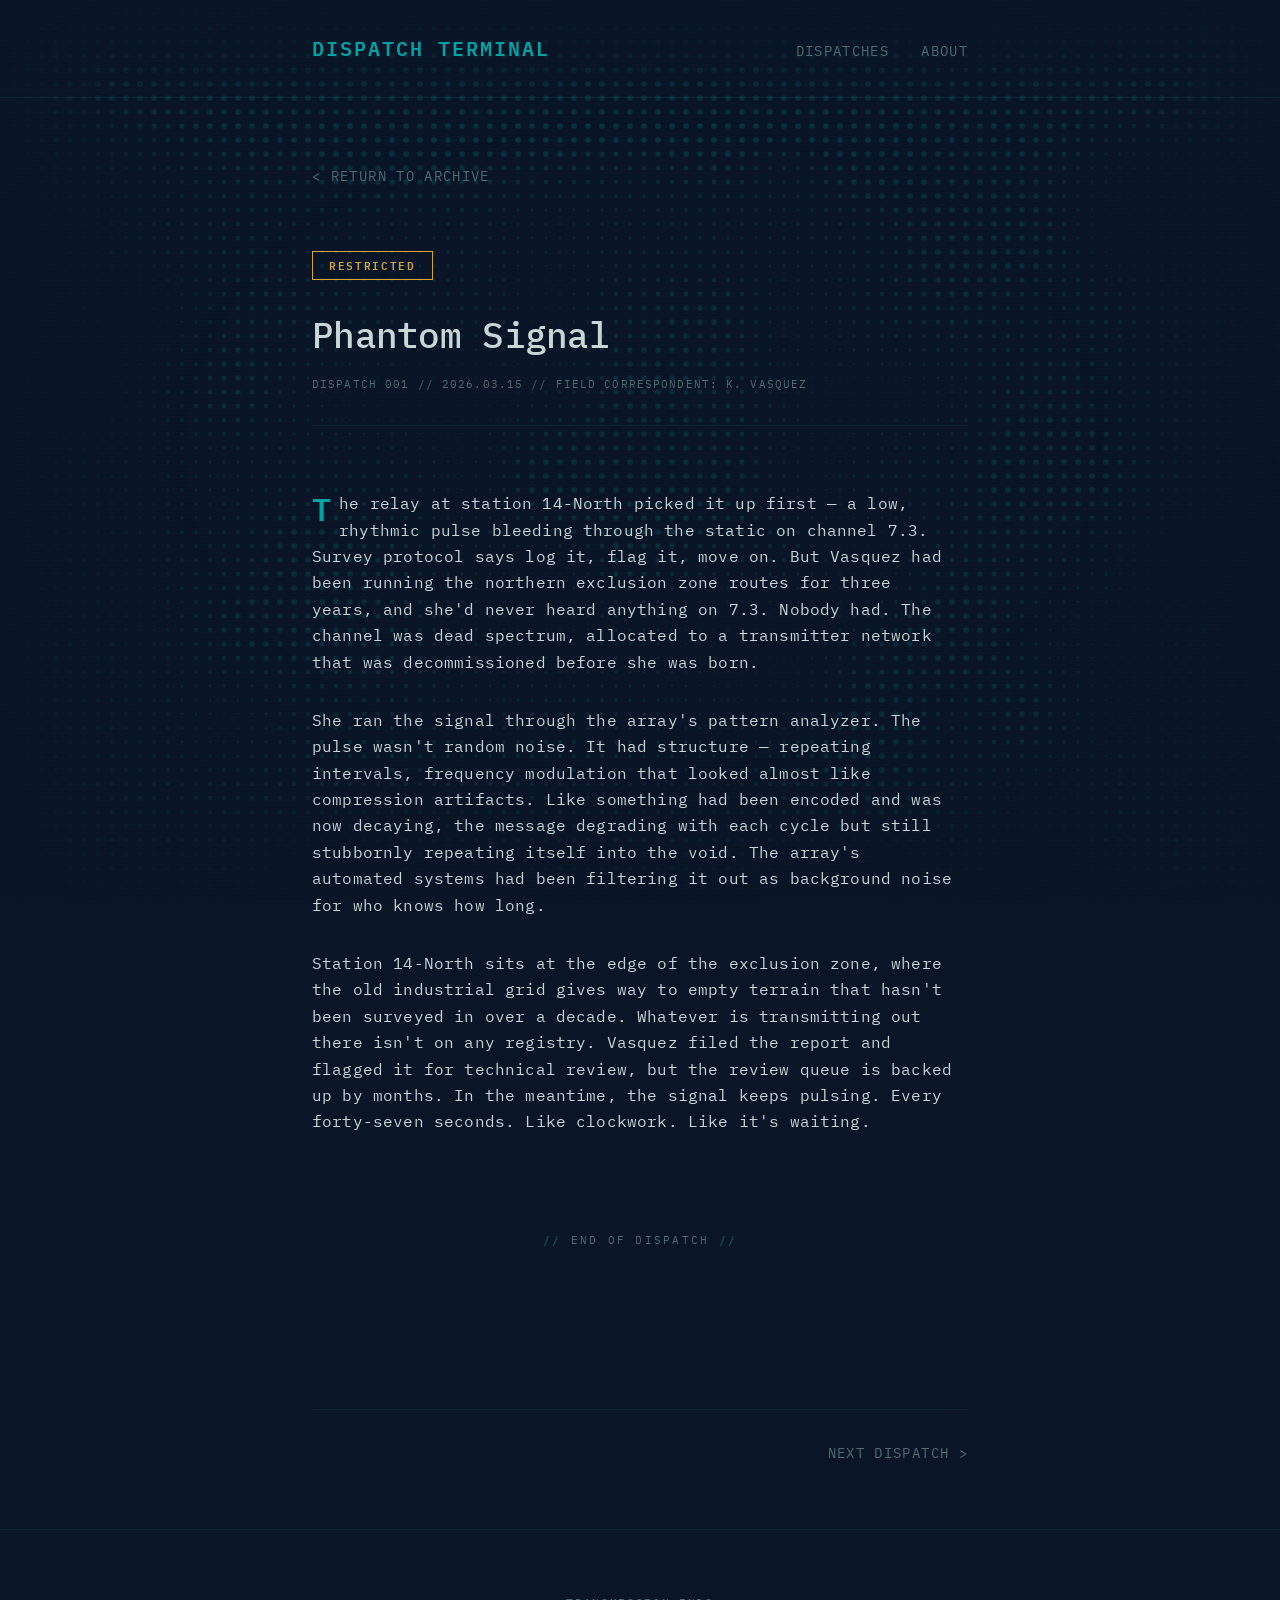
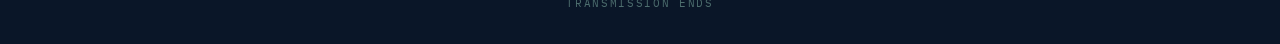
==== dispatches/001-phantom-signal/index.html @ e59c95f6 "Initial site build — halftone dispatch terminal Static website with animated halftone dot background" ====
<!DOCTYPE html>
<html lang="en">
<head>
  <meta charset="UTF-8">
  <meta name="viewport" content="width=device-width, initial-scale=1.0">
  <title>Phantom Signal — DISPATCH TERMINAL</title>
  <meta name="description" content="Survey relay picks up a repeating pulse from the northern exclusion zone. No registered transmitters in range.">

  <link rel="stylesheet" href="/assets/css/reset.css">
  <link rel="stylesheet" href="/assets/css/tokens.css">
  <link rel="stylesheet" href="/assets/css/typography.css">
  <link rel="stylesheet" href="/assets/css/layout.css">
  <link rel="stylesheet" href="/assets/css/halftone.css">
  <link rel="stylesheet" href="/assets/css/components.css">
  <link rel="stylesheet" href="/assets/css/animations.css">
  <link rel="stylesheet" href="/assets/css/dispatch.css">

  <link rel="icon" href="data:image/svg+xml,<svg xmlns='http://www.w3.org/2000/svg' viewBox='0 0 100 100'><circle cx='50' cy='50' r='40' fill='%23007171'/></svg>">

  <script type="module" src="/assets/js/main.js"></script>
</head>
<body>

  <div class="halftone-bg" id="halftone-bg"></div>
  <div class="scanlines"></div>
  <div class="vignette"></div>

  <header class="site-header">
    <div class="container">
      <div class="site-logo"><a href="/">DISPATCH TERMINAL</a></div>
      <nav class="site-nav">
        <a href="/">Dispatches</a>
        <a href="/about.html">About</a>
      </nav>
    </div>
  </header>

  <main class="site-main">
    <div class="container">

      <a href="/" class="back-link fade-in fade-in-1">Return to Archive</a>

      <div class="dispatch-detail fade-in fade-in-2">
        <article>
          <header class="dispatch-header">
            <span class="dispatch-stamp dispatch-stamp--restricted">RESTRICTED</span>
            <h1>Phantom Signal</h1>
            <div class="dispatch-meta">
              DISPATCH 001 // 2026.03.15 // FIELD CORRESPONDENT: K. VASQUEZ
            </div>
          </header>

          <div class="dispatch-body">
            <p>The relay at station 14-North picked it up first — a low, rhythmic pulse bleeding through the static on channel 7.3. Survey protocol says log it, flag it, move on. But Vasquez had been running the northern exclusion zone routes for three years, and she'd never heard anything on 7.3. Nobody had. The channel was dead spectrum, allocated to a transmitter network that was decommissioned before she was born.</p>

            <p>She ran the signal through the array's pattern analyzer. The pulse wasn't random noise. It had structure — repeating intervals, frequency modulation that looked almost like compression artifacts. Like something had been encoded and was now decaying, the message degrading with each cycle but still stubbornly repeating itself into the void. The array's automated systems had been filtering it out as background noise for who knows how long.</p>

            <p>Station 14-North sits at the edge of the exclusion zone, where the old industrial grid gives way to empty terrain that hasn't been surveyed in over a decade. Whatever is transmitting out there isn't on any registry. Vasquez filed the report and flagged it for technical review, but the review queue is backed up by months. In the meantime, the signal keeps pulsing. Every forty-seven seconds. Like clockwork. Like it's waiting.</p>
          </div>

          <div class="transmission-end">End of Dispatch</div>
        </article>

        <nav class="dispatch-nav">
          <span></span>
          <a href="/dispatches/002-dust-and-static/">Next Dispatch ></a>
        </nav>
      </div>

    </div>
  </main>

  <footer class="site-footer">
    <div class="container">
      <p>Transmission Ends</p>
    </div>
  </footer>

</body>
</html>
---- assets/css/tokens.css ----
/* === DESIGN TOKENS === */
/* Single source of truth for the entire visual identity */

:root {
  /* --- Colors --- */
  --bg-primary: #0a1628;          /* Deep navy, near-black */
  --bg-secondary: #0d2137;        /* Slightly lighter navy for cards */
  --bg-surface: #112a3a;          /* Surface/panel backgrounds */
  --bg-surface-hover: #163545;    /* Surface hover state */

  --text-primary: #c8d6d6;        /* Light teal-grey for body text */
  --text-secondary: #8fa8a8;      /* Secondary text */
  --text-muted: #4d6e6e;          /* Dimmed text, metadata */

  --accent-primary: #d4a537;      /* Amber/gold — links, highlights */
  --accent-hover: #e8bc4a;        /* Lighter amber on hover */
  --accent-teal: #007171;         /* Teal — decorative elements */
  --accent-teal-bright: #00a3a3;  /* Brighter teal for emphasis */

  --halftone-dot: #007171;        /* Halftone dot base color */
  --halftone-dot-light: #00717133; /* Semi-transparent variant */
  --halftone-dot-alt: #00565640;  /* Alternate dot color */

  --badge-classified: #c0392b;    /* CLASSIFIED red */
  --badge-restricted: #d4a537;    /* RESTRICTED amber */
  --badge-open: #007171;          /* OPEN teal */

  /* --- Typography --- */
  --font-mono: 'IBM Plex Mono', 'Fira Code', 'Courier New', monospace;
  --font-size-xs: 0.7rem;
  --font-size-sm: 0.85rem;
  --font-size-base: 1rem;
  --font-size-lg: 1.25rem;
  --font-size-xl: 1.75rem;
  --font-size-xxl: 2.25rem;
  --line-height: 1.65;
  --line-height-tight: 1.3;

  /* --- Spacing --- */
  --space-xs: 0.25rem;
  --space-sm: 0.5rem;
  --space-md: 1rem;
  --space-lg: 2rem;
  --space-xl: 4rem;
  --space-xxl: 6rem;

  /* --- Layout --- */
  --container-max: 720px;
  --container-padding: var(--space-lg);

  /* --- Effects --- */
  --dot-size: 3px;
  --dot-gap: 12px;
  --transition-fast: 150ms;
  --transition-base: 250ms;
  --transition-slow: 400ms;
  --border-radius: 2px;
}

/* --- Responsive overrides --- */
@media (max-width: 600px) {
  :root {
    --container-padding: var(--space-md);
    --font-size-xl: 1.4rem;
    --font-size-xxl: 1.75rem;
  }
}
---- assets/css/typography.css ----
/* === TYPOGRAPHY === */

@import url('https://fonts.googleapis.com/css2?family=IBM+Plex+Mono:ital,wght@0,300;0,400;0,500;0,600;1,400&display=swap');

body {
  font-family: var(--font-mono);
  font-size: var(--font-size-base);
  font-weight: 400;
  line-height: var(--line-height);
  color: var(--text-primary);
  letter-spacing: 0.01em;
}

h1, h2, h3 {
  line-height: var(--line-height-tight);
  font-weight: 500;
  letter-spacing: -0.02em;
}

h1 {
  font-size: var(--font-size-xxl);
  color: var(--text-primary);
}

h2 {
  font-size: var(--font-size-xl);
  color: var(--text-primary);
}

h3 {
  font-size: var(--font-size-lg);
  color: var(--text-secondary);
}

p {
  margin-bottom: var(--space-md);
}

p:last-child {
  margin-bottom: 0;
}

small, .text-sm {
  font-size: var(--font-size-sm);
}

.text-xs {
  font-size: var(--font-size-xs);
  letter-spacing: 0.05em;
  text-transform: uppercase;
}

.text-muted {
  color: var(--text-muted);
}

strong, .text-bold {
  font-weight: 600;
}

em {
  font-style: italic;
}

/* Terminal-style prompt prefix */
.prompt::before {
  content: '> ';
  color: var(--accent-teal);
}

/* Monospace code blocks */
code {
  font-family: var(--font-mono);
  font-size: var(--font-size-sm);
  background: var(--bg-surface);
  padding: var(--space-xs) var(--space-sm);
  border-radius: var(--border-radius);
}

/* Selection styling */
::selection {
  background: var(--accent-teal);
  color: var(--bg-primary);
}
---- assets/css/layout.css ----
/* === LAYOUT === */

html {
  scroll-behavior: smooth;
}

body {
  background-color: var(--bg-primary);
  position: relative;
  overflow-x: hidden;
}

/* Main content container */
.container {
  width: 100%;
  max-width: var(--container-max);
  margin: 0 auto;
  padding: 0 var(--container-padding);
}

/* Site header */
.site-header {
  position: relative;
  z-index: 100;
  padding: var(--space-lg) 0;
  border-bottom: 1px solid var(--halftone-dot-light);
}

.site-header .container {
  display: flex;
  justify-content: space-between;
  align-items: baseline;
  flex-wrap: wrap;
  gap: var(--space-md);
}

.site-logo {
  font-size: var(--font-size-lg);
  font-weight: 600;
  color: var(--accent-teal-bright);
  letter-spacing: 0.1em;
  text-transform: uppercase;
}

.site-logo a {
  color: inherit;
}

.site-nav {
  display: flex;
  gap: var(--space-lg);
  font-size: var(--font-size-sm);
  text-transform: uppercase;
  letter-spacing: 0.1em;
}

.site-nav a {
  color: var(--text-muted);
  transition: color var(--transition-fast);
}

.site-nav a:hover {
  color: var(--accent-primary);
}

.site-nav a.active {
  color: var(--accent-primary);
}

/* Main content area */
.site-main {
  position: relative;
  z-index: 10;
  padding: var(--space-xl) 0;
  min-height: 60vh;
}

/* Site footer */
.site-footer {
  position: relative;
  z-index: 100;
  padding: var(--space-xl) 0 var(--space-lg);
  border-top: 1px solid var(--halftone-dot-light);
  text-align: center;
}

.site-footer p {
  font-size: var(--font-size-xs);
  color: var(--text-muted);
  letter-spacing: 0.15em;
  text-transform: uppercase;
}

/* Section spacing */
.section {
  margin-bottom: var(--space-xl);
}

/* Terminal header block */
.terminal-block {
  margin-bottom: var(--space-xl);
  padding: var(--space-md) 0;
  border-bottom: 1px solid var(--halftone-dot-light);
}

.terminal-block .line {
  color: var(--text-muted);
  font-size: var(--font-size-sm);
  margin-bottom: var(--space-xs);
}

.terminal-block .line::before {
  content: '> ';
  color: var(--accent-teal);
}

.terminal-block .line--highlight {
  color: var(--accent-teal-bright);
}

/* Responsive */
@media (max-width: 600px) {
  .site-header .container {
    flex-direction: column;
    gap: var(--space-sm);
  }

  .site-main {
    padding: var(--space-lg) 0;
  }
}
---- assets/css/halftone.css ----
/* === HALFTONE & SCAN LINE EFFECTS === */
/* CSS-only base layer — canvas enhancement in halftone.js replaces this visually */

/* Halftone dot background (CSS fallback) */
.halftone-bg {
  position: fixed;
  top: 0;
  left: 0;
  width: 100%;
  height: 100%;
  z-index: 0;
  pointer-events: none;
  background-image:
    radial-gradient(circle, var(--halftone-dot-light) 1px, transparent 1px);
  background-size: var(--dot-gap) var(--dot-gap);
  background-position: 0 0;
  opacity: 0.6;
}

/* Canvas replaces the CSS dots when JS loads */
.halftone-bg.has-canvas {
  background-image: none;
}

#halftone-canvas {
  position: fixed;
  top: 0;
  left: 0;
  width: 100%;
  height: 100%;
  z-index: 0;
  pointer-events: none;
}

/* Scan line overlay */
.scanlines {
  position: fixed;
  top: 0;
  left: 0;
  width: 100%;
  height: 100%;
  z-index: 1;
  pointer-events: none;
  background: repeating-linear-gradient(
    to bottom,
    transparent,
    transparent 2px,
    rgba(0, 0, 0, 0.03) 2px,
    rgba(0, 0, 0, 0.03) 4px
  );
}

/* Subtle vignette effect */
.vignette {
  position: fixed;
  top: 0;
  left: 0;
  width: 100%;
  height: 100%;
  z-index: 2;
  pointer-events: none;
  background: radial-gradient(
    ellipse at center,
    transparent 50%,
    rgba(10, 22, 40, 0.4) 100%
  );
}

/* Decorative halftone stripe — can be placed as a section divider */
.halftone-divider {
  width: 100%;
  height: 24px;
  margin: var(--space-lg) 0;
  background-image:
    radial-gradient(circle, var(--accent-teal) 1.5px, transparent 1.5px);
  background-size: 8px 8px;
  opacity: 0.3;
  mask-image: linear-gradient(to right, transparent, black 20%, black 80%, transparent);
  -webkit-mask-image: linear-gradient(to right, transparent, black 20%, black 80%, transparent);
}
---- assets/css/components.css ----
/* === COMPONENTS === */

/* --- Links --- */
a.link {
  color: var(--accent-primary);
  position: relative;
  transition: color var(--transition-fast);
}

a.link:hover {
  color: var(--accent-hover);
}

a.link::after {
  content: '';
  position: absolute;
  bottom: -2px;
  left: 0;
  width: 100%;
  height: 1px;
  background: var(--accent-primary);
  transform: scaleX(0);
  transform-origin: left;
  transition: transform var(--transition-base);
}

a.link:hover::after {
  transform: scaleX(1);
}

/* --- Dispatch List --- */
.dispatch-list {
  display: flex;
  flex-direction: column;
  gap: 1px;
}

/* --- Dispatch Card --- */
.dispatch-card {
  display: grid;
  grid-template-columns: auto 1fr auto auto;
  grid-template-rows: auto auto;
  gap: 0 var(--space-md);
  align-items: baseline;
  padding: var(--space-md) var(--space-md);
  border-left: 2px solid var(--halftone-dot-light);
  background: transparent;
  transition:
    border-color var(--transition-fast),
    background-color var(--transition-fast),
    transform var(--transition-fast);
  cursor: pointer;
  position: relative;
}

.dispatch-card:hover {
  border-left-color: var(--accent-primary);
  background: var(--bg-secondary);
  transform: translateX(4px);
}

.dispatch-card__id {
  grid-row: 1;
  grid-column: 1;
  font-size: var(--font-size-xs);
  color: var(--text-muted);
  letter-spacing: 0.1em;
  font-weight: 300;
}

.dispatch-card__title {
  grid-row: 1;
  grid-column: 2;
  color: var(--accent-primary);
  font-weight: 500;
  font-size: var(--font-size-base);
  transition: color var(--transition-fast);
}

.dispatch-card:hover .dispatch-card__title {
  color: var(--accent-hover);
}

.dispatch-card__date {
  grid-row: 1;
  grid-column: 3;
  font-size: var(--font-size-xs);
  color: var(--text-muted);
  letter-spacing: 0.05em;
  white-space: nowrap;
}

.dispatch-card__badge {
  grid-row: 1;
  grid-column: 4;
  font-size: var(--font-size-xs);
  font-weight: 600;
  letter-spacing: 0.1em;
  padding: var(--space-xs) var(--space-sm);
  border-radius: var(--border-radius);
  white-space: nowrap;
}

.dispatch-card__summary {
  grid-row: 2;
  grid-column: 2 / -1;
  font-size: var(--font-size-sm);
  color: var(--text-muted);
  margin-top: var(--space-xs);
}

/* Badge variants */
.badge--classified {
  color: var(--badge-classified);
  border: 1px solid var(--badge-classified);
}

.badge--restricted {
  color: var(--badge-restricted);
  border: 1px solid var(--badge-restricted);
}

.badge--open {
  color: var(--badge-open);
  border: 1px solid var(--badge-open);
}

/* --- Back link --- */
.back-link {
  display: inline-block;
  color: var(--text-muted);
  font-size: var(--font-size-sm);
  text-transform: uppercase;
  letter-spacing: 0.1em;
  margin-bottom: var(--space-lg);
  transition: color var(--transition-fast);
}

.back-link:hover {
  color: var(--accent-primary);
}

.back-link::before {
  content: '< ';
}

/* --- Dispatch Detail --- */
.dispatch-header {
  margin-bottom: var(--space-xl);
}

.dispatch-header h1 {
  margin: var(--space-md) 0;
}

.dispatch-meta {
  font-size: var(--font-size-xs);
  color: var(--text-muted);
  letter-spacing: 0.1em;
  text-transform: uppercase;
}

.dispatch-body {
  margin: var(--space-lg) 0;
  font-size: var(--font-size-base);
  line-height: var(--line-height);
}

.dispatch-body p {
  margin-bottom: var(--space-lg);
}

.dispatch-image {
  margin: var(--space-xl) 0;
  border: 1px solid var(--halftone-dot-light);
  overflow: hidden;
}

.dispatch-image img {
  width: 100%;
  height: auto;
  display: block;
  filter: contrast(1.05);
}

.dispatch-image figcaption {
  padding: var(--space-sm) var(--space-md);
  font-size: var(--font-size-xs);
  color: var(--text-muted);
  letter-spacing: 0.05em;
  text-transform: uppercase;
  border-top: 1px solid var(--halftone-dot-light);
}

/* Dispatch navigation (prev/next) */
.dispatch-nav {
  display: flex;
  justify-content: space-between;
  margin-top: var(--space-xxl);
  padding-top: var(--space-lg);
  border-top: 1px solid var(--halftone-dot-light);
  font-size: var(--font-size-sm);
  text-transform: uppercase;
  letter-spacing: 0.1em;
}

.dispatch-nav a {
  color: var(--text-muted);
  transition: color var(--transition-fast);
}

.dispatch-nav a:hover {
  color: var(--accent-primary);
}

/* Responsive dispatch card */
@media (max-width: 600px) {
  .dispatch-card {
    grid-template-columns: 1fr auto;
    grid-template-rows: auto auto auto;
    gap: var(--space-xs) var(--space-sm);
  }

  .dispatch-card__id {
    grid-row: 1;
    grid-column: 1;
  }

  .dispatch-card__badge {
    grid-row: 1;
    grid-column: 2;
  }

  .dispatch-card__title {
    grid-row: 2;
    grid-column: 1 / -1;
  }

  .dispatch-card__date {
    grid-row: 3;
    grid-column: 1;
  }

  .dispatch-card__summary {
    display: none;
  }
}
---- assets/css/animations.css ----
/* === ANIMATIONS === */

/* --- Page load fade-in --- */
@keyframes fadeInUp {
  from {
    opacity: 0;
    transform: translateY(8px);
  }
  to {
    opacity: 1;
    transform: translateY(0);
  }
}

.fade-in {
  animation: fadeInUp var(--transition-slow) ease-out both;
}

.fade-in-1 { animation-delay: 0ms; }
.fade-in-2 { animation-delay: 80ms; }
.fade-in-3 { animation-delay: 160ms; }
.fade-in-4 { animation-delay: 240ms; }
.fade-in-5 { animation-delay: 320ms; }

/* Stagger dispatch cards */
.dispatch-card {
  animation: fadeInUp var(--transition-slow) ease-out both;
}

.dispatch-card:nth-child(1) { animation-delay: 100ms; }
.dispatch-card:nth-child(2) { animation-delay: 160ms; }
.dispatch-card:nth-child(3) { animation-delay: 220ms; }
.dispatch-card:nth-child(4) { animation-delay: 280ms; }
.dispatch-card:nth-child(5) { animation-delay: 340ms; }
.dispatch-card:nth-child(6) { animation-delay: 400ms; }
.dispatch-card:nth-child(7) { animation-delay: 460ms; }
.dispatch-card:nth-child(8) { animation-delay: 520ms; }

/* --- Classification badge pulse --- */
@keyframes badgePulse {
  0%, 100% { opacity: 1; }
  50% { opacity: 0.6; }
}

.badge--classified {
  animation: badgePulse 3s ease-in-out infinite;
}

/* --- Terminal cursor blink --- */
@keyframes cursorBlink {
  0%, 50% { opacity: 1; }
  51%, 100% { opacity: 0; }
}

.cursor {
  display: inline-block;
  width: 0.6em;
  height: 1.1em;
  background: var(--accent-teal-bright);
  vertical-align: text-bottom;
  animation: cursorBlink 1s step-end infinite;
}

/* --- Scan line sweep (triggered by JS) --- */
@keyframes scanSweep {
  from {
    transform: translateY(-100vh);
  }
  to {
    transform: translateY(100vh);
  }
}

.scan-sweep {
  position: fixed;
  top: 0;
  left: 0;
  width: 100%;
  height: 3px;
  background: linear-gradient(
    to bottom,
    transparent,
    var(--accent-teal-bright),
    var(--accent-teal),
    transparent
  );
  z-index: 9999;
  pointer-events: none;
  animation: scanSweep 300ms linear forwards;
  box-shadow: 0 0 20px var(--accent-teal), 0 0 60px var(--accent-teal-bright);
}

/* --- Click particle --- */
.click-particle {
  position: fixed;
  width: var(--dot-size);
  height: var(--dot-size);
  border-radius: 50%;
  background: var(--accent-teal-bright);
  pointer-events: none;
  z-index: 9998;
  will-change: transform, opacity;
}

/* --- Hover fizz dots --- */
.fizz-dot {
  position: absolute;
  width: 2px;
  height: 2px;
  border-radius: 50%;
  background: var(--accent-teal);
  pointer-events: none;
  z-index: 50;
  will-change: transform, opacity;
}

/* --- Reduced motion --- */
@media (prefers-reduced-motion: reduce) {
  *, *::before, *::after {
    animation-duration: 0.01ms !important;
    animation-iteration-count: 1 !important;
    transition-duration: 0.01ms !important;
  }

  .scan-sweep,
  .click-particle,
  .fizz-dot {
    display: none !important;
  }
}
---- assets/css/dispatch.css ----
/* === DISPATCH DETAIL PAGE === */

.dispatch-detail {
  padding-top: var(--space-lg);
}

.dispatch-detail article {
  position: relative;
}

/* Dispatch classification stamp */
.dispatch-stamp {
  display: inline-block;
  font-size: var(--font-size-xs);
  font-weight: 600;
  letter-spacing: 0.15em;
  text-transform: uppercase;
  padding: var(--space-xs) var(--space-md);
  border: 1px solid;
  margin-bottom: var(--space-md);
}

.dispatch-stamp--classified {
  color: var(--badge-classified);
  border-color: var(--badge-classified);
}

.dispatch-stamp--restricted {
  color: var(--badge-restricted);
  border-color: var(--badge-restricted);
}

.dispatch-stamp--open {
  color: var(--badge-open);
  border-color: var(--badge-open);
}

/* Dispatch title */
.dispatch-detail h1 {
  font-size: var(--font-size-xxl);
  margin-bottom: var(--space-md);
  color: var(--text-primary);
}

/* Dispatch metadata line */
.dispatch-detail .dispatch-meta {
  padding-bottom: var(--space-lg);
  border-bottom: 1px solid var(--halftone-dot-light);
  margin-bottom: var(--space-xl);
}

/* Dispatch prose */
.dispatch-body {
  max-width: 65ch;
}

.dispatch-body p {
  color: var(--text-primary);
  margin-bottom: var(--space-lg);
  text-indent: 0;
}

.dispatch-body p:first-child::first-letter {
  font-size: 2em;
  line-height: 1;
  float: left;
  margin-right: var(--space-sm);
  margin-top: 0.1em;
  color: var(--accent-teal-bright);
  font-weight: 600;
}

/* Image gallery within dispatch */
.dispatch-gallery {
  display: flex;
  flex-direction: column;
  gap: var(--space-lg);
  margin: var(--space-xl) 0;
}

/* End of transmission marker */
.transmission-end {
  text-align: center;
  padding: var(--space-xl) 0;
  color: var(--text-muted);
  font-size: var(--font-size-xs);
  letter-spacing: 0.2em;
  text-transform: uppercase;
}

.transmission-end::before,
.transmission-end::after {
  content: ' // ';
  color: var(--accent-teal);
}
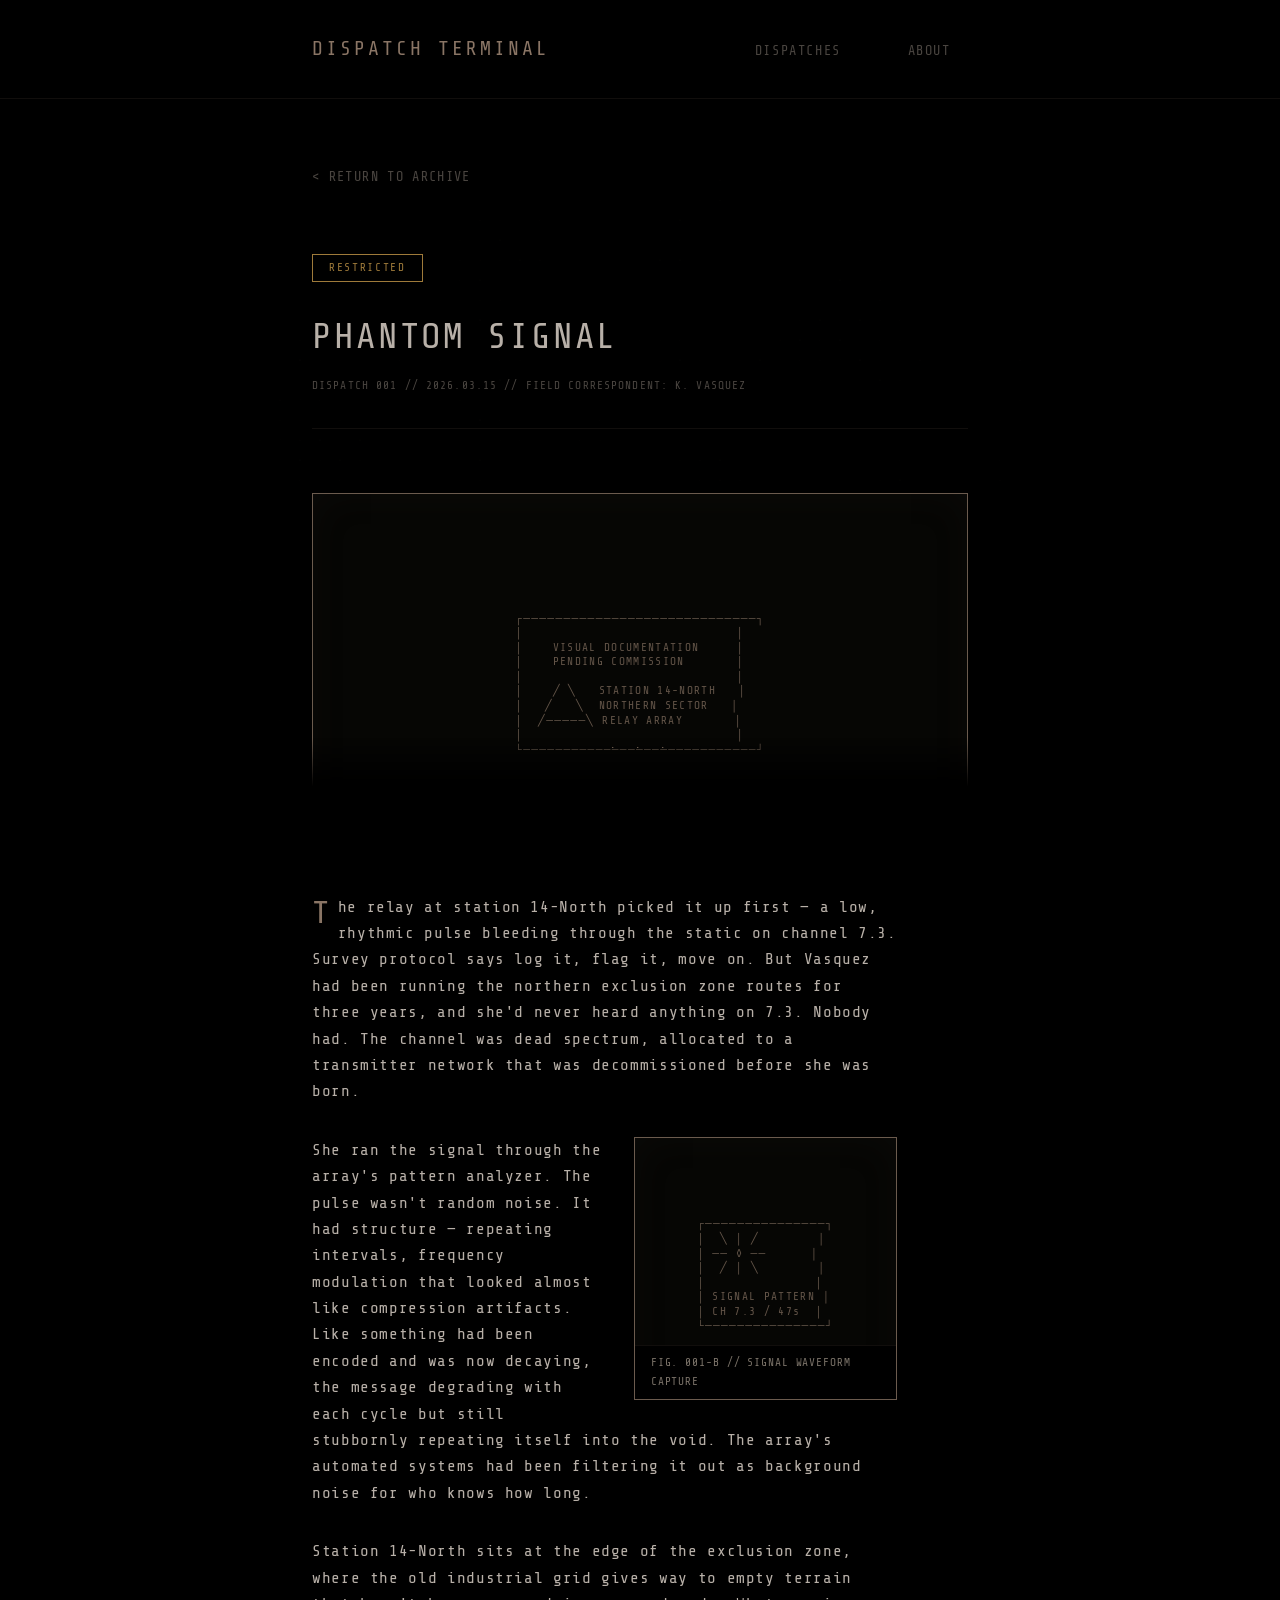
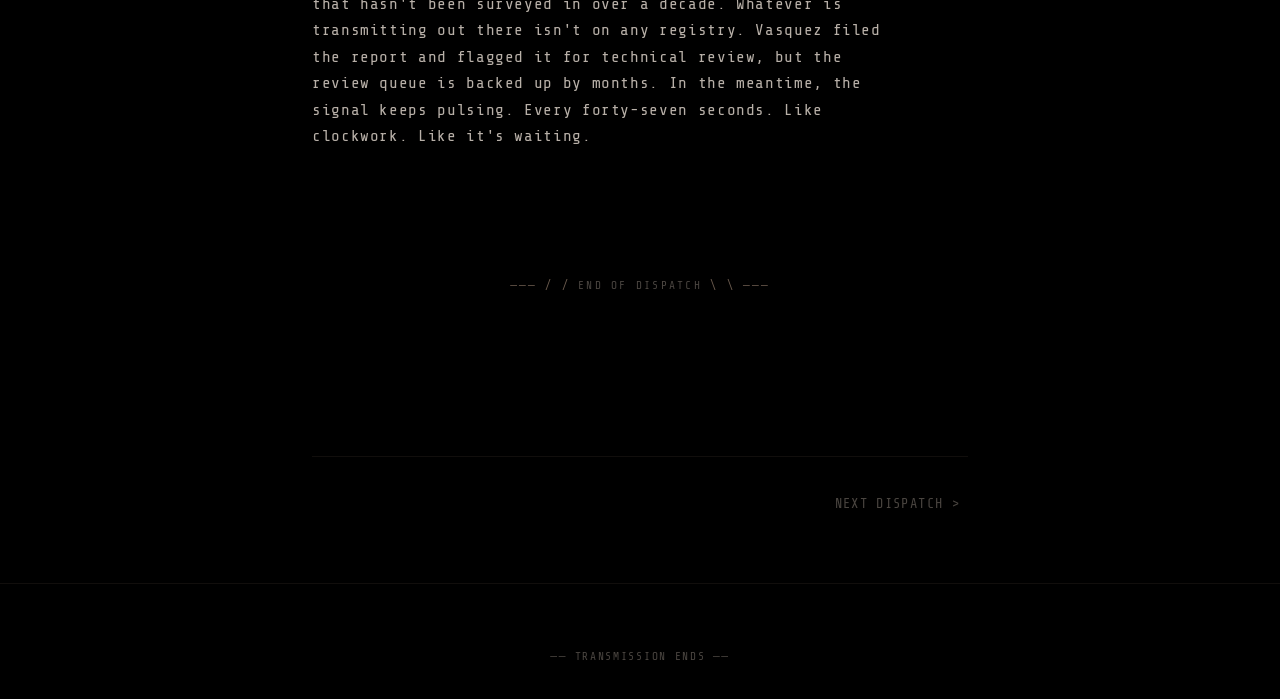
==== commit 67aba648: "Major visual overhaul: alien glyph grid, Galaga-style effects, terminal buffer viewport - Redesign: " ====
--- a/dispatches/001-phantom-signal/index.html
+++ b/dispatches/001-phantom-signal/index.html
@@ -15,7 +15,7 @@
   <link rel="stylesheet" href="/assets/css/animations.css">
   <link rel="stylesheet" href="/assets/css/dispatch.css">
 
-  <link rel="icon" href="data:image/svg+xml,<svg xmlns='http://www.w3.org/2000/svg' viewBox='0 0 100 100'><circle cx='50' cy='50' r='40' fill='%23007171'/></svg>">
+  <link rel="icon" href="data:image/svg+xml,<svg xmlns='http://www.w3.org/2000/svg' viewBox='0 0 100 100'><circle cx='50' cy='50' r='40' fill='%236b5b4e'/></svg>">
 
   <script type="module" src="/assets/js/main.js"></script>
 </head>
@@ -50,8 +50,38 @@
             </div>
           </header>
 
+          <!-- Hero image placeholder — full width -->
+          <figure class="image-placeholder image-placeholder--inline image-placeholder--wide">
+            <div class="image-placeholder__frame">
+┌─────────────────────────────┐
+│                             │
+│    VISUAL DOCUMENTATION     │
+│    PENDING COMMISSION       │
+│                             │
+│    ╱ ╲   STATION 14-NORTH   │
+│   ╱   ╲  NORTHERN SECTOR   │
+│  ╱─────╲ RELAY ARRAY       │
+│                             │
+└─────────────────────────────┘</div>
+            <div class="image-placeholder__label">fig. 001-a // station 14-north relay array // artist pending</div>
+          </figure>
+
           <div class="dispatch-body">
             <p>The relay at station 14-North picked it up first — a low, rhythmic pulse bleeding through the static on channel 7.3. Survey protocol says log it, flag it, move on. But Vasquez had been running the northern exclusion zone routes for three years, and she'd never heard anything on 7.3. Nobody had. The channel was dead spectrum, allocated to a transmitter network that was decommissioned before she was born.</p>
+
+            <!-- Floated image placeholder — inset right -->
+            <figure class="image-placeholder image-placeholder--float-right image-placeholder--square">
+              <div class="image-placeholder__frame">
+┌───────────────┐
+│  ╲ │ ╱        │
+│ ── ◊ ──      │
+│  ╱ │ ╲        │
+│               │
+│ SIGNAL PATTERN │
+│ CH 7.3 / 47s  │
+└───────────────┘</div>
+              <div class="image-placeholder__label">fig. 001-b // signal waveform capture</div>
+            </figure>
 
             <p>She ran the signal through the array's pattern analyzer. The pulse wasn't random noise. It had structure — repeating intervals, frequency modulation that looked almost like compression artifacts. Like something had been encoded and was now decaying, the message degrading with each cycle but still stubbornly repeating itself into the void. The array's automated systems had been filtering it out as background noise for who knows how long.</p>
 
@@ -72,7 +102,7 @@
 
   <footer class="site-footer">
     <div class="container">
-      <p>Transmission Ends</p>
+      <p>── Transmission Ends ──</p>
     </div>
   </footer>
 
--- a/assets/css/tokens.css
+++ b/assets/css/tokens.css
@@ -3,30 +3,31 @@
 
 :root {
   /* --- Colors --- */
-  --bg-primary: #0a1628;          /* Deep navy, near-black */
-  --bg-secondary: #0d2137;        /* Slightly lighter navy for cards */
-  --bg-surface: #112a3a;          /* Surface/panel backgrounds */
-  --bg-surface-hover: #163545;    /* Surface hover state */
+  --bg-primary: #000000;          /* Pure black */
+  --bg-secondary: #0a0a0a;       /* Near-black for cards */
+  --bg-surface: #111111;          /* Surface/panel backgrounds */
+  --bg-surface-hover: #1a1a1a;    /* Surface hover state */
 
-  --text-primary: #c8d6d6;        /* Light teal-grey for body text */
-  --text-secondary: #8fa8a8;      /* Secondary text */
-  --text-muted: #4d6e6e;          /* Dimmed text, metadata */
+  --text-primary: #b8b0a8;        /* Warm grey — parchment-tone text */
+  --text-secondary: #7a7268;      /* Secondary text */
+  --text-muted: #4a4540;          /* Dimmed text, metadata */
 
-  --accent-primary: #d4a537;      /* Amber/gold — links, highlights */
-  --accent-hover: #e8bc4a;        /* Lighter amber on hover */
-  --accent-teal: #007171;         /* Teal — decorative elements */
-  --accent-teal-bright: #00a3a3;  /* Brighter teal for emphasis */
+  --accent-primary: #c4956a;      /* Muted copper — links, highlights */
+  --accent-hover: #d4a87a;        /* Lighter copper on hover */
+  --accent-glyph: #6b5b4e;       /* Muted warm brown — decorative elements */
+  --accent-glyph-bright: #8a7565; /* Brighter glyph for emphasis */
 
-  --halftone-dot: #007171;        /* Halftone dot base color */
-  --halftone-dot-light: #00717133; /* Semi-transparent variant */
-  --halftone-dot-alt: #00565640;  /* Alternate dot color */
+  --halftone-dot: #6b5b4e;        /* Halftone dot base — muted warm umber */
+  --halftone-dot-light: #6b5b4e28; /* Semi-transparent variant */
+  --halftone-dot-alt: #5a4a3d40;  /* Alternate dot color */
 
-  --badge-classified: #c0392b;    /* CLASSIFIED red */
-  --badge-restricted: #d4a537;    /* RESTRICTED amber */
-  --badge-open: #007171;          /* OPEN teal */
+  --badge-classified: #8b3a2a;    /* CLASSIFIED — dark rust */
+  --badge-restricted: #9e7a3a;    /* RESTRICTED — dark gold */
+  --badge-open: #5a7a5a;          /* OPEN — muted sage */
 
   /* --- Typography --- */
-  --font-mono: 'IBM Plex Mono', 'Fira Code', 'Courier New', monospace;
+  --font-display: 'Share Tech Mono', 'Courier New', monospace;
+  --font-mono: 'Share Tech Mono', 'Courier New', monospace;
   --font-size-xs: 0.7rem;
   --font-size-sm: 0.85rem;
   --font-size-base: 1rem;
@@ -49,12 +50,12 @@
   --container-padding: var(--space-lg);
 
   /* --- Effects --- */
-  --dot-size: 3px;
+  --dot-size: 2px;
   --dot-gap: 12px;
   --transition-fast: 150ms;
   --transition-base: 250ms;
   --transition-slow: 400ms;
-  --border-radius: 2px;
+  --border-radius: 1px;
 }
 
 /* --- Responsive overrides --- */
--- a/assets/css/typography.css
+++ b/assets/css/typography.css
@@ -1,6 +1,6 @@
 /* === TYPOGRAPHY === */
 
-@import url('https://fonts.googleapis.com/css2?family=IBM+Plex+Mono:ital,wght@0,300;0,400;0,500;0,600;1,400&display=swap');
+@import url('https://fonts.googleapis.com/css2?family=Share+Tech+Mono&display=swap');
 
 body {
   font-family: var(--font-mono);
@@ -8,13 +8,15 @@
   font-weight: 400;
   line-height: var(--line-height);
   color: var(--text-primary);
-  letter-spacing: 0.01em;
+  letter-spacing: 0.04em;
 }
 
 h1, h2, h3 {
+  font-family: var(--font-display);
   line-height: var(--line-height-tight);
-  font-weight: 500;
-  letter-spacing: -0.02em;
+  font-weight: 400;
+  letter-spacing: 0.08em;
+  text-transform: uppercase;
 }
 
 h1 {
@@ -46,7 +48,7 @@
 
 .text-xs {
   font-size: var(--font-size-xs);
-  letter-spacing: 0.05em;
+  letter-spacing: 0.08em;
   text-transform: uppercase;
 }
 
@@ -55,7 +57,7 @@
 }
 
 strong, .text-bold {
-  font-weight: 600;
+  font-weight: 700;
 }
 
 em {
@@ -65,7 +67,7 @@
 /* Terminal-style prompt prefix */
 .prompt::before {
   content: '> ';
-  color: var(--accent-teal);
+  color: var(--accent-glyph);
 }
 
 /* Monospace code blocks */
@@ -79,6 +81,36 @@
 
 /* Selection styling */
 ::selection {
-  background: var(--accent-teal);
+  background: var(--accent-glyph);
   color: var(--bg-primary);
 }
+
+/* --- ASCII art decorative borders --- */
+/* Terminal-inspired dividers using typographic characters */
+.ascii-border {
+  color: var(--text-muted);
+  font-size: var(--font-size-xs);
+  letter-spacing: 0.2em;
+  overflow: hidden;
+  white-space: nowrap;
+  opacity: 0.5;
+  user-select: none;
+}
+
+.ascii-border--top::before {
+  content: '┌─────────────────────────────────────────────────────────┐';
+}
+
+.ascii-border--bottom::before {
+  content: '└─────────────────────────────────────────────────────────┘';
+}
+
+.ascii-border--line::before {
+  content: '├─ ─ ─ ─ ─ ─ ─ ─ ─ ─ ─ ─ ─ ─ ─ ─ ─ ─ ─ ─ ─ ─ ─ ─ ─┤';
+}
+
+.ascii-corner {
+  color: var(--text-muted);
+  opacity: 0.4;
+  user-select: none;
+}
--- a/assets/css/layout.css
+++ b/assets/css/layout.css
@@ -35,10 +35,11 @@
 }
 
 .site-logo {
+  font-family: var(--font-display);
   font-size: var(--font-size-lg);
-  font-weight: 600;
-  color: var(--accent-teal-bright);
-  letter-spacing: 0.1em;
+  font-weight: 400;
+  color: var(--accent-glyph-bright);
+  letter-spacing: 0.15em;
   text-transform: uppercase;
 }
 
@@ -51,20 +52,47 @@
   gap: var(--space-lg);
   font-size: var(--font-size-sm);
   text-transform: uppercase;
-  letter-spacing: 0.1em;
+  letter-spacing: 0.12em;
 }
 
+/* Nav links — interactive elements with click effects */
 .site-nav a {
   color: var(--text-muted);
   transition: color var(--transition-fast);
+  position: relative;
+  padding: var(--space-xs) 0;
+}
+
+.site-nav a::before {
+  content: '[ ';
+  opacity: 0;
+  transition: opacity var(--transition-fast);
+}
+
+.site-nav a::after {
+  content: ' ]';
+  opacity: 0;
+  transition: opacity var(--transition-fast);
 }
 
 .site-nav a:hover {
   color: var(--accent-primary);
 }
 
+.site-nav a:hover::before,
+.site-nav a:hover::after {
+  opacity: 1;
+  color: var(--text-muted);
+}
+
 .site-nav a.active {
   color: var(--accent-primary);
+}
+
+.site-nav a.active::before,
+.site-nav a.active::after {
+  opacity: 0.5;
+  color: var(--text-muted);
 }
 
 /* Main content area */
@@ -111,11 +139,11 @@
 
 .terminal-block .line::before {
   content: '> ';
-  color: var(--accent-teal);
+  color: var(--accent-glyph);
 }
 
 .terminal-block .line--highlight {
-  color: var(--accent-teal-bright);
+  color: var(--accent-glyph-bright);
 }
 
 /* Responsive */
--- a/assets/css/halftone.css
+++ b/assets/css/halftone.css
@@ -11,10 +11,10 @@
   z-index: 0;
   pointer-events: none;
   background-image:
-    radial-gradient(circle, var(--halftone-dot-light) 1px, transparent 1px);
+    radial-gradient(circle, var(--halftone-dot-light) 0.5px, transparent 0.5px);
   background-size: var(--dot-gap) var(--dot-gap);
   background-position: 0 0;
-  opacity: 0.6;
+  opacity: 0.4;
 }
 
 /* Canvas replaces the CSS dots when JS loads */
@@ -45,8 +45,8 @@
     to bottom,
     transparent,
     transparent 2px,
-    rgba(0, 0, 0, 0.03) 2px,
-    rgba(0, 0, 0, 0.03) 4px
+    rgba(0, 0, 0, 0.04) 2px,
+    rgba(0, 0, 0, 0.04) 4px
   );
 }
 
@@ -61,20 +61,20 @@
   pointer-events: none;
   background: radial-gradient(
     ellipse at center,
-    transparent 50%,
-    rgba(10, 22, 40, 0.4) 100%
+    transparent 40%,
+    rgba(0, 0, 0, 0.5) 100%
   );
 }
 
-/* Decorative halftone stripe — can be placed as a section divider */
+/* Decorative halftone stripe — section divider */
 .halftone-divider {
   width: 100%;
-  height: 24px;
+  height: 16px;
   margin: var(--space-lg) 0;
   background-image:
-    radial-gradient(circle, var(--accent-teal) 1.5px, transparent 1.5px);
+    radial-gradient(circle, var(--halftone-dot) 1px, transparent 1px);
   background-size: 8px 8px;
-  opacity: 0.3;
+  opacity: 0.2;
   mask-image: linear-gradient(to right, transparent, black 20%, black 80%, transparent);
   -webkit-mask-image: linear-gradient(to right, transparent, black 20%, black 80%, transparent);
 }
--- a/assets/css/components.css
+++ b/assets/css/components.css
@@ -65,16 +65,17 @@
   font-size: var(--font-size-xs);
   color: var(--text-muted);
   letter-spacing: 0.1em;
-  font-weight: 300;
+  font-weight: 400;
 }
 
 .dispatch-card__title {
   grid-row: 1;
   grid-column: 2;
   color: var(--accent-primary);
-  font-weight: 500;
+  font-weight: 400;
   font-size: var(--font-size-base);
   transition: color var(--transition-fast);
+  letter-spacing: 0.04em;
 }
 
 .dispatch-card:hover .dispatch-card__title {
@@ -94,7 +95,7 @@
   grid-row: 1;
   grid-column: 4;
   font-size: var(--font-size-xs);
-  font-weight: 600;
+  font-weight: 400;
   letter-spacing: 0.1em;
   padding: var(--space-xs) var(--space-sm);
   border-radius: var(--border-radius);
@@ -170,10 +171,12 @@
   margin-bottom: var(--space-lg);
 }
 
+/* --- Image placeholder (sample/pending artwork) --- */
 .dispatch-image {
-  margin: var(--space-xl) 0;
+  margin: var(--space-lg) 0;
   border: 1px solid var(--halftone-dot-light);
   overflow: hidden;
+  position: relative;
 }
 
 .dispatch-image img {
@@ -190,6 +193,76 @@
   letter-spacing: 0.05em;
   text-transform: uppercase;
   border-top: 1px solid var(--halftone-dot-light);
+}
+
+/* Placeholder box for images not yet commissioned */
+.image-placeholder {
+  position: relative;
+  width: 100%;
+  border: 1px solid var(--accent-glyph);
+  background: #060604;
+  overflow: hidden;
+  box-shadow: inset 0 0 40px rgba(107, 91, 78, 0.06);
+}
+
+.image-placeholder--wide {
+  aspect-ratio: 16 / 9;
+}
+
+.image-placeholder--square {
+  aspect-ratio: 1 / 1;
+}
+
+.image-placeholder--tall {
+  aspect-ratio: 3 / 4;
+}
+
+/* ASCII art frame inside placeholder */
+.image-placeholder__frame {
+  position: absolute;
+  inset: 0;
+  display: flex;
+  align-items: center;
+  justify-content: center;
+  font-family: var(--font-mono);
+  font-size: var(--font-size-xs);
+  color: var(--accent-glyph-bright);
+  opacity: 0.7;
+  white-space: pre;
+  line-height: 1.3;
+  letter-spacing: 0.12em;
+  overflow: hidden;
+}
+
+.image-placeholder__label {
+  position: absolute;
+  bottom: 0;
+  left: 0;
+  right: 0;
+  padding: var(--space-sm) var(--space-md);
+  font-size: var(--font-size-xs);
+  color: var(--text-secondary);
+  letter-spacing: 0.08em;
+  text-transform: uppercase;
+  border-top: 1px solid var(--halftone-dot-light);
+  background: var(--bg-primary);
+}
+
+/* Float variants for inline placement */
+.image-placeholder--float-right {
+  float: right;
+  width: 45%;
+  margin: 0 0 var(--space-md) var(--space-lg);
+}
+
+.image-placeholder--float-left {
+  float: left;
+  width: 45%;
+  margin: 0 var(--space-lg) var(--space-md) 0;
+}
+
+.image-placeholder--inline {
+  margin: var(--space-lg) 0;
 }
 
 /* Dispatch navigation (prev/next) */
@@ -207,10 +280,18 @@
 .dispatch-nav a {
   color: var(--text-muted);
   transition: color var(--transition-fast);
+  padding: var(--space-xs) var(--space-sm);
 }
 
 .dispatch-nav a:hover {
   color: var(--accent-primary);
+}
+
+/* Clear floats after dispatch body */
+.dispatch-body::after {
+  content: '';
+  display: table;
+  clear: both;
 }
 
 /* Responsive dispatch card */
@@ -244,4 +325,11 @@
   .dispatch-card__summary {
     display: none;
   }
-}
+
+  .image-placeholder--float-right,
+  .image-placeholder--float-left {
+    float: none;
+    width: 100%;
+    margin: var(--space-md) 0;
+  }
+}
--- a/assets/css/animations.css
+++ b/assets/css/animations.css
@@ -39,7 +39,7 @@
 /* --- Classification badge pulse --- */
 @keyframes badgePulse {
   0%, 100% { opacity: 1; }
-  50% { opacity: 0.6; }
+  50% { opacity: 0.5; }
 }
 
 .badge--classified {
@@ -56,62 +56,161 @@
   display: inline-block;
   width: 0.6em;
   height: 1.1em;
-  background: var(--accent-teal-bright);
+  background: var(--accent-glyph-bright);
   vertical-align: text-bottom;
   animation: cursorBlink 1s step-end infinite;
 }
 
-/* --- Scan line sweep (triggered by JS) --- */
-@keyframes scanSweep {
-  from {
-    transform: translateY(-100vh);
-  }
-  to {
-    transform: translateY(100vh);
-  }
-}
-
-.scan-sweep {
+/* --- ASCII spinner (terminal loading) --- */
+@keyframes asciiSpin {
+  0%   { content: '|'; }
+  25%  { content: '/'; }
+  50%  { content: '—'; }
+  75%  { content: '\\'; }
+  100% { content: '|'; }
+}
+
+.ascii-spinner::after {
+  display: inline-block;
+  content: '|';
+  color: var(--accent-glyph-bright);
+  animation: asciiSpin 0.6s steps(1) infinite;
+  margin-left: var(--space-sm);
+}
+
+/* --- Pixel wipe transition (slower, with delay for click effects) --- */
+.pixel-wipe {
   position: fixed;
   top: 0;
   left: 0;
   width: 100%;
-  height: 3px;
-  background: linear-gradient(
-    to bottom,
-    transparent,
-    var(--accent-teal-bright),
-    var(--accent-teal),
-    transparent
-  );
-  z-index: 9999;
-  pointer-events: none;
-  animation: scanSweep 300ms linear forwards;
-  box-shadow: 0 0 20px var(--accent-teal), 0 0 60px var(--accent-teal-bright);
-}
-
-/* --- Click particle --- */
+  height: 100%;
+  z-index: 10000;
+  pointer-events: none;
+}
+
+@keyframes pixelRowFill {
+  0% {
+    transform: scaleX(0);
+  }
+  100% {
+    transform: scaleX(1);
+  }
+}
+
+.pixel-wipe__row {
+  position: absolute;
+  left: 0;
+  width: 100%;
+  background: var(--bg-primary);
+  transform-origin: left center;
+  transform: scaleX(0);
+  animation: pixelRowFill 300ms steps(6) forwards;
+}
+
+/* --- Click particle (square pixel) --- */
 .click-particle {
   position: fixed;
-  width: var(--dot-size);
-  height: var(--dot-size);
-  border-radius: 50%;
-  background: var(--accent-teal-bright);
+  border-radius: 0;
+  background: var(--halftone-dot);
   pointer-events: none;
   z-index: 9998;
   will-change: transform, opacity;
 }
 
-/* --- Hover fizz dots --- */
+/* --- Hover fizz (square pixel) --- */
 .fizz-dot {
   position: absolute;
   width: 2px;
   height: 2px;
-  border-radius: 50%;
-  background: var(--accent-teal);
+  border-radius: 0;
+  background: var(--halftone-dot);
   pointer-events: none;
   z-index: 50;
   will-change: transform, opacity;
+}
+
+/* --- ASCII debris particles --- */
+.ascii-particle {
+  position: fixed;
+  font-family: var(--font-mono);
+  font-size: var(--font-size-xs);
+  color: var(--halftone-dot);
+  pointer-events: none;
+  z-index: 9998;
+  will-change: transform, opacity;
+  user-select: none;
+}
+
+/* ============================================
+   TERMINAL BUFFER — Text viewport effect
+   ============================================
+   Hard-edge overlays (opaque black) that clip text.
+   Ellipsis indicators sit at the boundary, blinking
+   as if the terminal is buffering/generating text.
+*/
+
+/* Opaque black overlays — hard clip, not gradient */
+.terminal-buffer {
+  position: fixed;
+  left: 0;
+  width: 100%;
+  pointer-events: none;
+  z-index: 50;
+  background: var(--bg-primary);
+}
+
+.terminal-buffer--top {
+  top: 0;
+  height: 18vh;
+  /* Tiny soft edge at bottom so it's not jarring */
+  mask-image: linear-gradient(to bottom, black 70%, transparent 100%);
+  -webkit-mask-image: linear-gradient(to bottom, black 70%, transparent 100%);
+}
+
+.terminal-buffer--bottom {
+  bottom: 0;
+  height: 18vh;
+  mask-image: linear-gradient(to top, black 70%, transparent 100%);
+  -webkit-mask-image: linear-gradient(to top, black 70%, transparent 100%);
+}
+
+/* Blinking ellipsis indicators at buffer boundaries */
+.buffer-indicator {
+  position: fixed;
+  left: 50%;
+  transform: translateX(-50%);
+  z-index: 55;
+  opacity: 0;
+  transition: opacity var(--transition-base);
+  pointer-events: none;
+}
+
+.buffer-indicator.visible {
+  opacity: 1;
+}
+
+.buffer-indicator--top {
+  top: 16vh;
+}
+
+.buffer-indicator--bottom {
+  bottom: 16vh;
+}
+
+/* The ellipsis text — blinks like terminal is thinking */
+@keyframes bufferBlink {
+  0%, 40% { opacity: 0.8; }
+  50%, 90% { opacity: 0.3; }
+  100% { opacity: 0.8; }
+}
+
+.buffer-indicator__text {
+  font-family: var(--font-mono);
+  font-size: var(--font-size-sm);
+  color: var(--accent-glyph);
+  letter-spacing: 0.4em;
+  animation: bufferBlink 2s steps(1) infinite;
 }
 
 /* --- Reduced motion --- */
@@ -122,9 +221,15 @@
     transition-duration: 0.01ms !important;
   }
 
-  .scan-sweep,
+  .pixel-wipe,
   .click-particle,
-  .fizz-dot {
+  .fizz-dot,
+  .ascii-particle {
     display: none !important;
   }
-}
+
+  .terminal-buffer,
+  .buffer-indicator {
+    display: none !important;
+  }
+}
--- a/assets/css/dispatch.css
+++ b/assets/css/dispatch.css
@@ -11,8 +11,9 @@
 /* Dispatch classification stamp */
 .dispatch-stamp {
   display: inline-block;
+  font-family: var(--font-display);
   font-size: var(--font-size-xs);
-  font-weight: 600;
+  font-weight: 400;
   letter-spacing: 0.15em;
   text-transform: uppercase;
   padding: var(--space-xs) var(--space-md);
@@ -66,8 +67,8 @@
   float: left;
   margin-right: var(--space-sm);
   margin-top: 0.1em;
-  color: var(--accent-teal-bright);
-  font-weight: 600;
+  color: var(--accent-glyph-bright);
+  font-weight: 400;
 }
 
 /* Image gallery within dispatch */
@@ -78,7 +79,7 @@
   margin: var(--space-xl) 0;
 }
 
-/* End of transmission marker */
+/* End of transmission marker — ASCII art style */
 .transmission-end {
   text-align: center;
   padding: var(--space-xl) 0;
@@ -88,8 +89,12 @@
   text-transform: uppercase;
 }
 
-.transmission-end::before,
+.transmission-end::before {
+  content: '─── / / ';
+  color: var(--accent-glyph);
+}
+
 .transmission-end::after {
-  content: ' // ';
-  color: var(--accent-teal);
+  content: ' \\ \\ ───';
+  color: var(--accent-glyph);
 }
